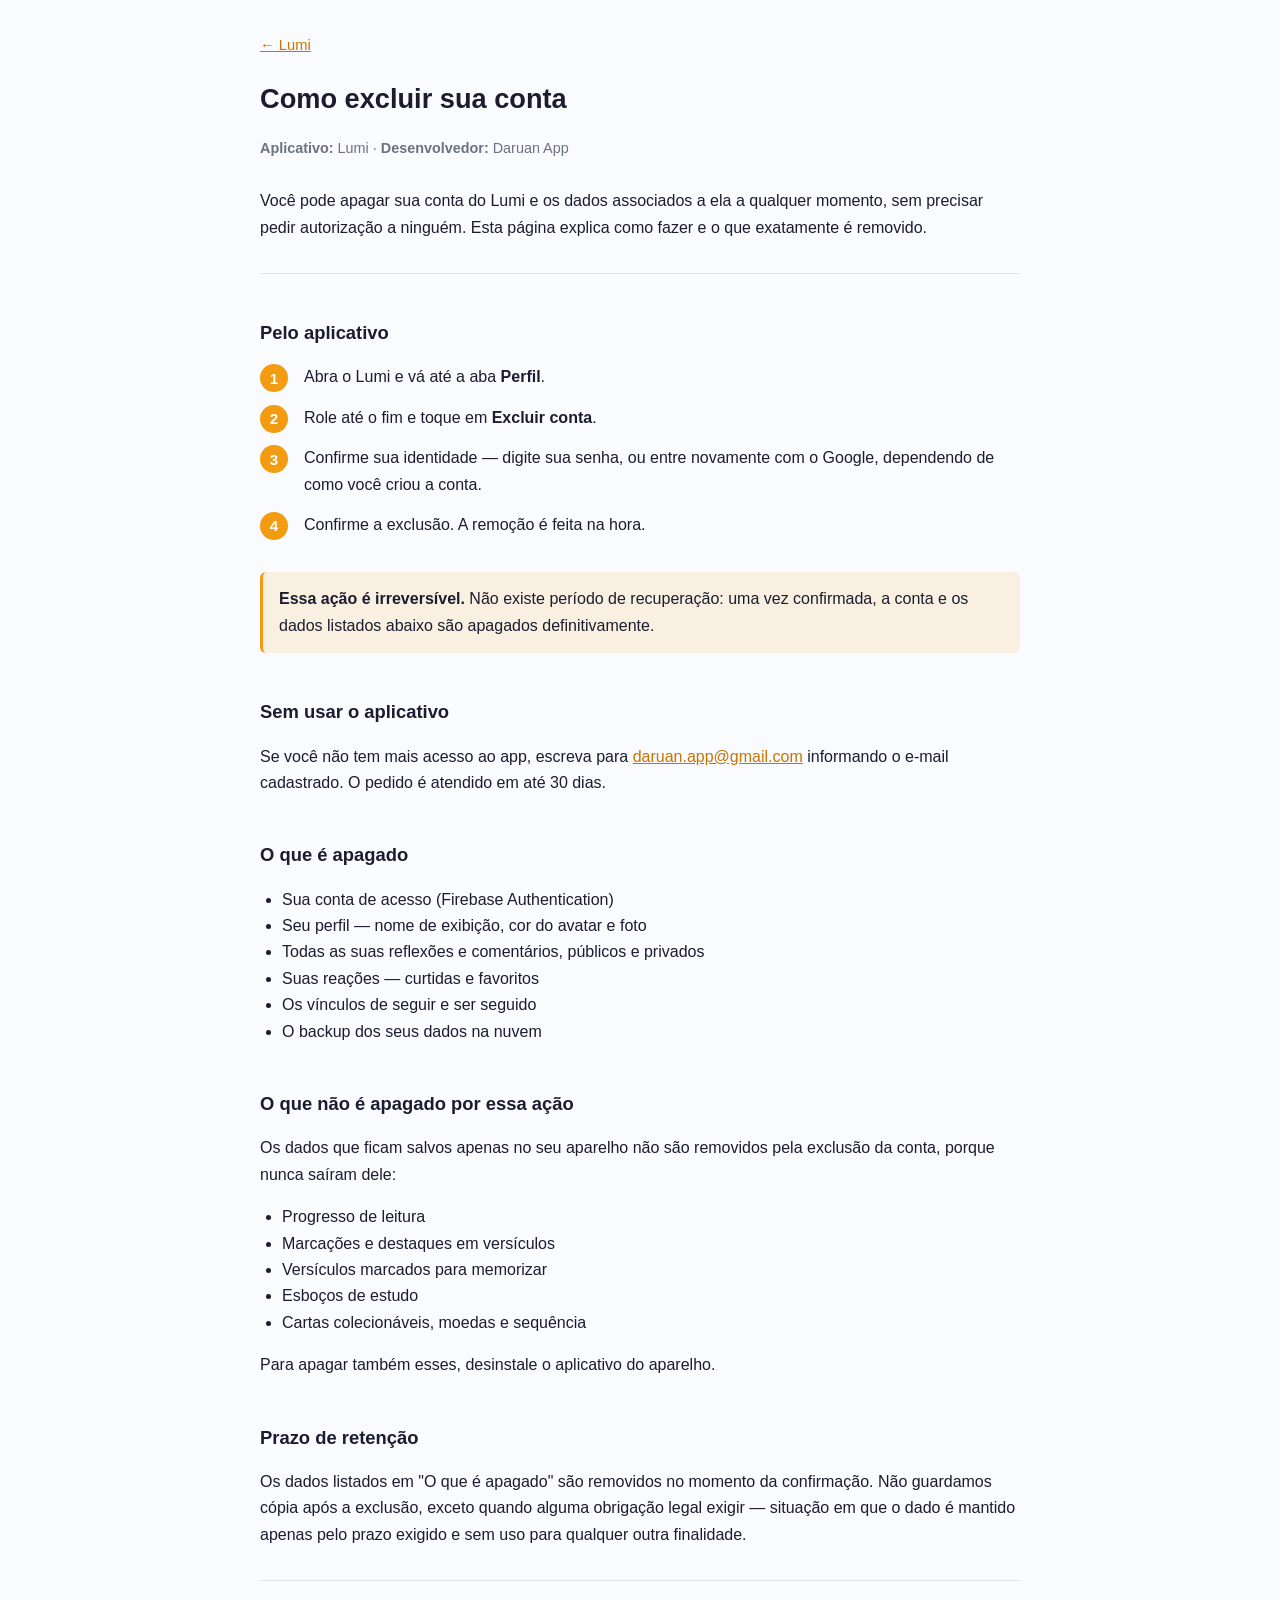
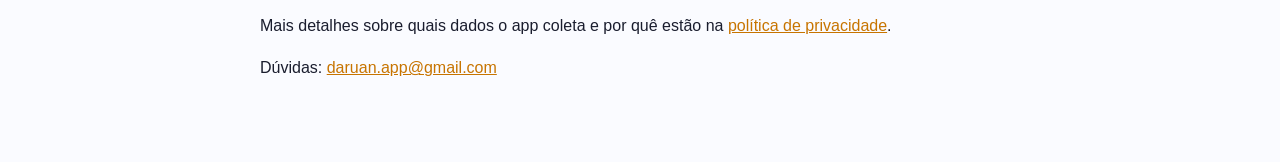
==== exclusao-de-conta/index.html @ 0ee4785f "Publica o site do Lumi Três páginas estáticas servidas pelo GitHub Pages:  - / — landing do app, com" ====
<!doctype html>
<html lang="pt-BR">
<head>
<meta charset="utf-8">
<meta name="viewport" content="width=device-width, initial-scale=1">
<title>Como excluir sua conta — Lumi</title>
<meta name="description" content="Como excluir sua conta do Lumi e o que exatamente é apagado. Dá para excluir dentro do app, em Perfil → Excluir conta, ou por e-mail.">
<link rel="icon" type="image/png" href="../assets/images/icon.png">
<style>
  :root { color-scheme: light dark; }
  * { box-sizing: border-box; }
  body {
    margin: 0; padding: 32px 20px 64px;
    font-family: -apple-system, BlinkMacSystemFont, "Segoe UI", Roboto, Helvetica, Arial, sans-serif;
    line-height: 1.65; color: #1A1D2E; background: #FAFBFF;
  }
  .wrap { max-width: 760px; margin: 0 auto; }
  h1 { font-size: 1.7rem; margin: 0 0 4px; }
  h2 { font-size: 1.15rem; margin: 36px 0 10px; padding-top: 8px; }
  .updated { color: #6B7280; font-size: .9rem; margin-bottom: 28px; }
  p, li { font-size: 1rem; }
  a { color: #C77400; }
  ul, ol { padding-left: 22px; }
  hr { border: 0; border-top: 1px solid rgba(0,0,0,.1); margin: 32px 0; }
  .steps { counter-reset: step; list-style: none; padding: 0; }
  .steps li {
    counter-increment: step; position: relative;
    padding: 0 0 14px 44px; margin: 0;
  }
  .steps li::before {
    content: counter(step);
    position: absolute; left: 0; top: 0;
    width: 28px; height: 28px; border-radius: 50%;
    background: #F39C12; color: #fff;
    font-weight: 700; font-size: .95rem;
    display: flex; align-items: center; justify-content: center;
  }
  .warn {
    background: rgba(243,156,18,.12);
    border-left: 3px solid #F39C12;
    padding: 14px 16px; border-radius: 6px; margin: 20px 0;
  }
  .warn p { margin: 0; }
  .back { display: inline-block; margin-bottom: 20px; font-size: .92rem; }
  @media (prefers-color-scheme: dark) {
    body { color: #E6E8F0; background: #14161F; }
    a { color: #F39C12; }
    hr { border-color: rgba(255,255,255,.12); }
    .updated { color: #9AA0AE; }
    .warn { background: rgba(243,156,18,.10); }
  }
</style>
</head>
<body>
<div class="wrap">

<a class="back" href="../">← Lumi</a>

<h1>Como excluir sua conta</h1>
<p class="updated"><strong>Aplicativo:</strong> Lumi · <strong>Desenvolvedor:</strong> Daruan App</p>

<p>Você pode apagar sua conta do Lumi e os dados associados a ela a qualquer momento, sem precisar pedir autorização a ninguém. Esta página explica como fazer e o que exatamente é removido.</p>

<hr>

<h2>Pelo aplicativo</h2>

<ol class="steps">
  <li>Abra o Lumi e vá até a aba <strong>Perfil</strong>.</li>
  <li>Role até o fim e toque em <strong>Excluir conta</strong>.</li>
  <li>Confirme sua identidade — digite sua senha, ou entre novamente com o Google, dependendo de como você criou a conta.</li>
  <li>Confirme a exclusão. A remoção é feita na hora.</li>
</ol>

<div class="warn">
  <p><strong>Essa ação é irreversível.</strong> Não existe período de recuperação: uma vez confirmada, a conta e os dados listados abaixo são apagados definitivamente.</p>
</div>

<h2>Sem usar o aplicativo</h2>

<p>Se você não tem mais acesso ao app, escreva para <a href="mailto:daruan.app@gmail.com">daruan.app@gmail.com</a> informando o e-mail cadastrado. O pedido é atendido em até 30 dias.</p>

<h2>O que é apagado</h2>

<ul>
  <li>Sua conta de acesso (Firebase Authentication)</li>
  <li>Seu perfil — nome de exibição, cor do avatar e foto</li>
  <li>Todas as suas reflexões e comentários, públicos e privados</li>
  <li>Suas reações — curtidas e favoritos</li>
  <li>Os vínculos de seguir e ser seguido</li>
  <li>O backup dos seus dados na nuvem</li>
</ul>

<h2>O que não é apagado por essa ação</h2>

<p>Os dados que ficam salvos apenas no seu aparelho não são removidos pela exclusão da conta, porque nunca saíram dele:</p>

<ul>
  <li>Progresso de leitura</li>
  <li>Marcações e destaques em versículos</li>
  <li>Versículos marcados para memorizar</li>
  <li>Esboços de estudo</li>
  <li>Cartas colecionáveis, moedas e sequência</li>
</ul>

<p>Para apagar também esses, desinstale o aplicativo do aparelho.</p>

<h2>Prazo de retenção</h2>

<p>Os dados listados em "O que é apagado" são removidos no momento da confirmação. Não guardamos cópia após a exclusão, exceto quando alguma obrigação legal exigir — situação em que o dado é mantido apenas pelo prazo exigido e sem uso para qualquer outra finalidade.</p>

<hr>

<p>Mais detalhes sobre quais dados o app coleta e por quê estão na <a href="../privacidade/">política de privacidade</a>.</p>

<p>Dúvidas: <a href="mailto:daruan.app@gmail.com">daruan.app@gmail.com</a></p>

</div>
</body>
</html>
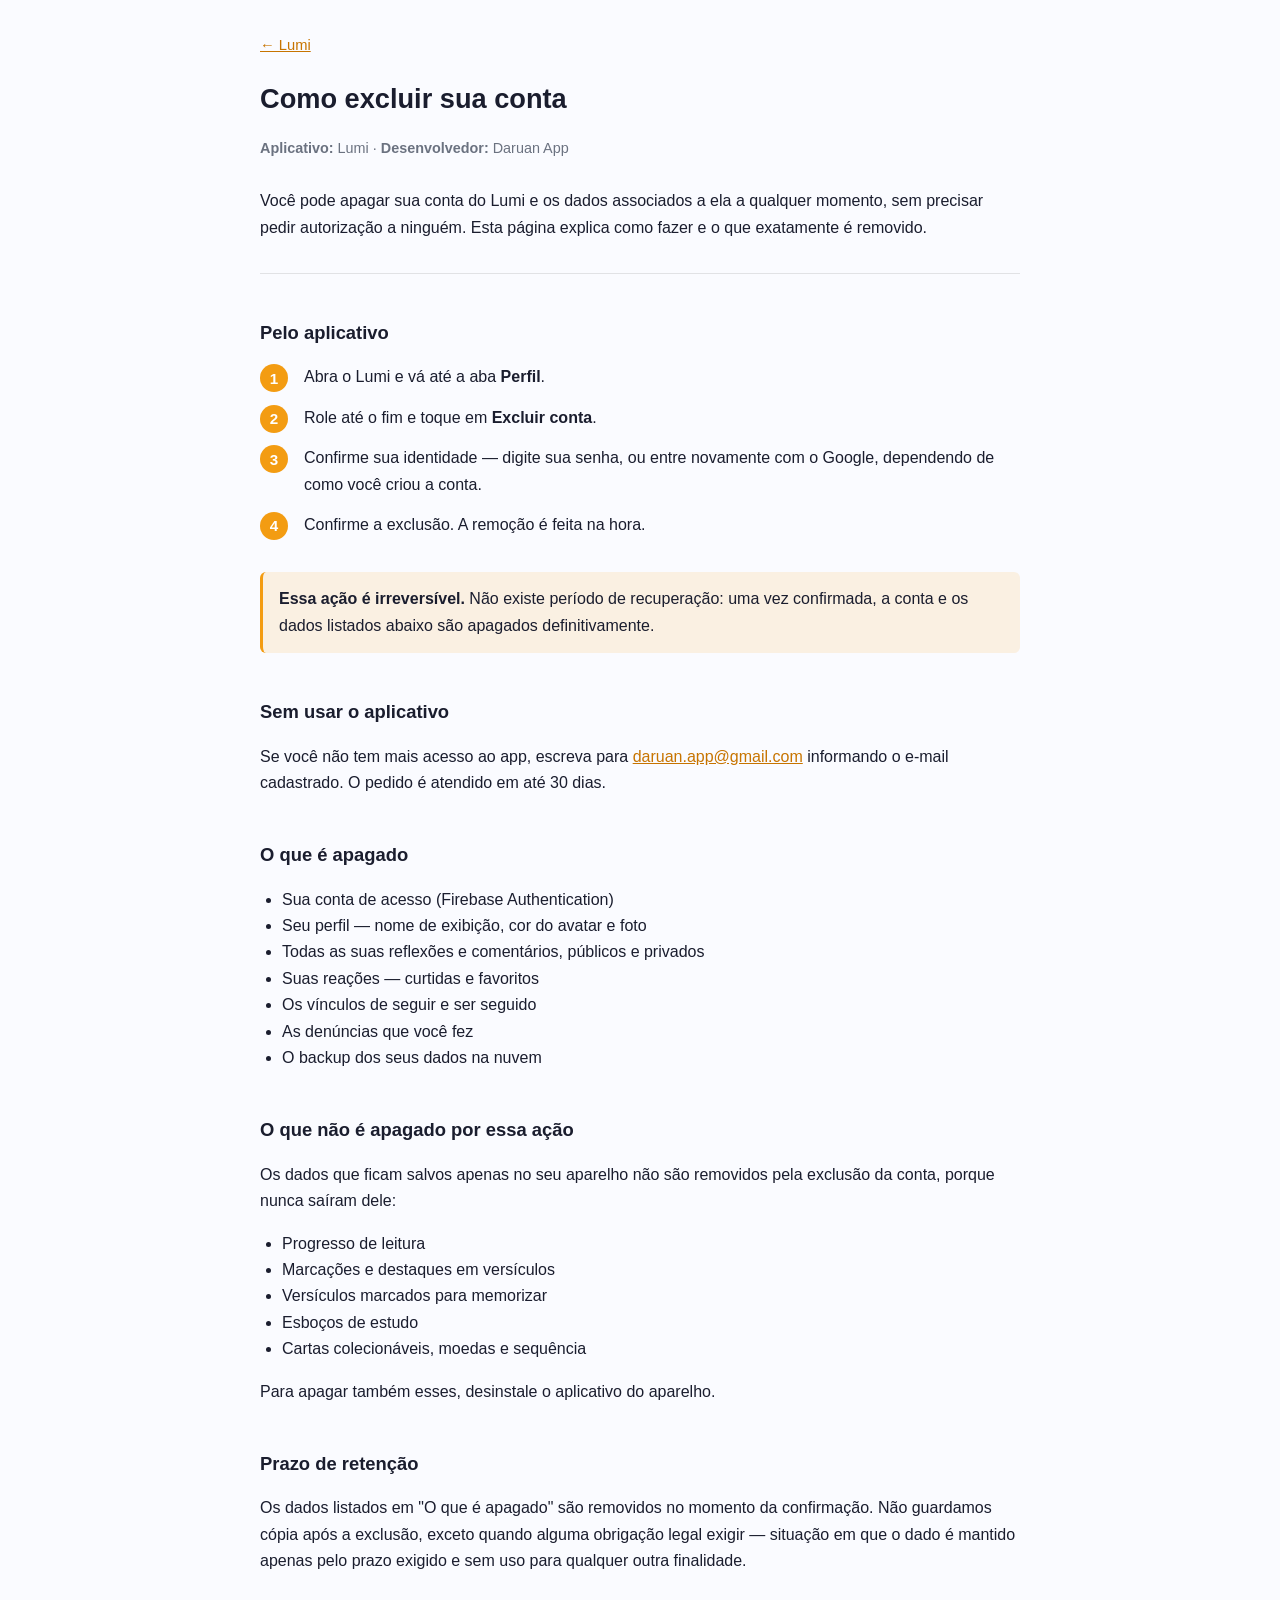
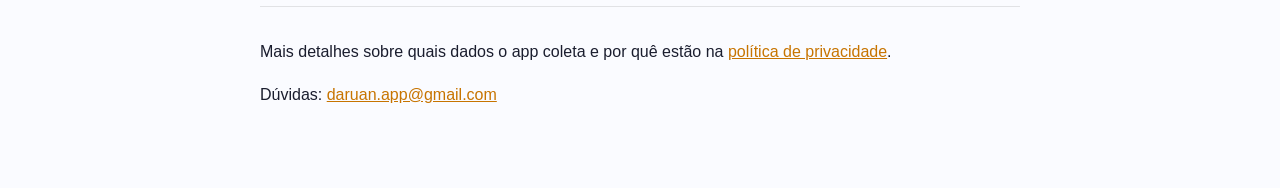
==== commit 732abe22: "página de exclusão: as denúncias feitas também são apagadas O deleteAccount.ts passou a apagar as de" ====
--- a/exclusao-de-conta/index.html
+++ b/exclusao-de-conta/index.html
@@ -88,6 +88,7 @@
   <li>Todas as suas reflexões e comentários, públicos e privados</li>
   <li>Suas reações — curtidas e favoritos</li>
   <li>Os vínculos de seguir e ser seguido</li>
+  <li>As denúncias que você fez</li>
   <li>O backup dos seus dados na nuvem</li>
 </ul>
 
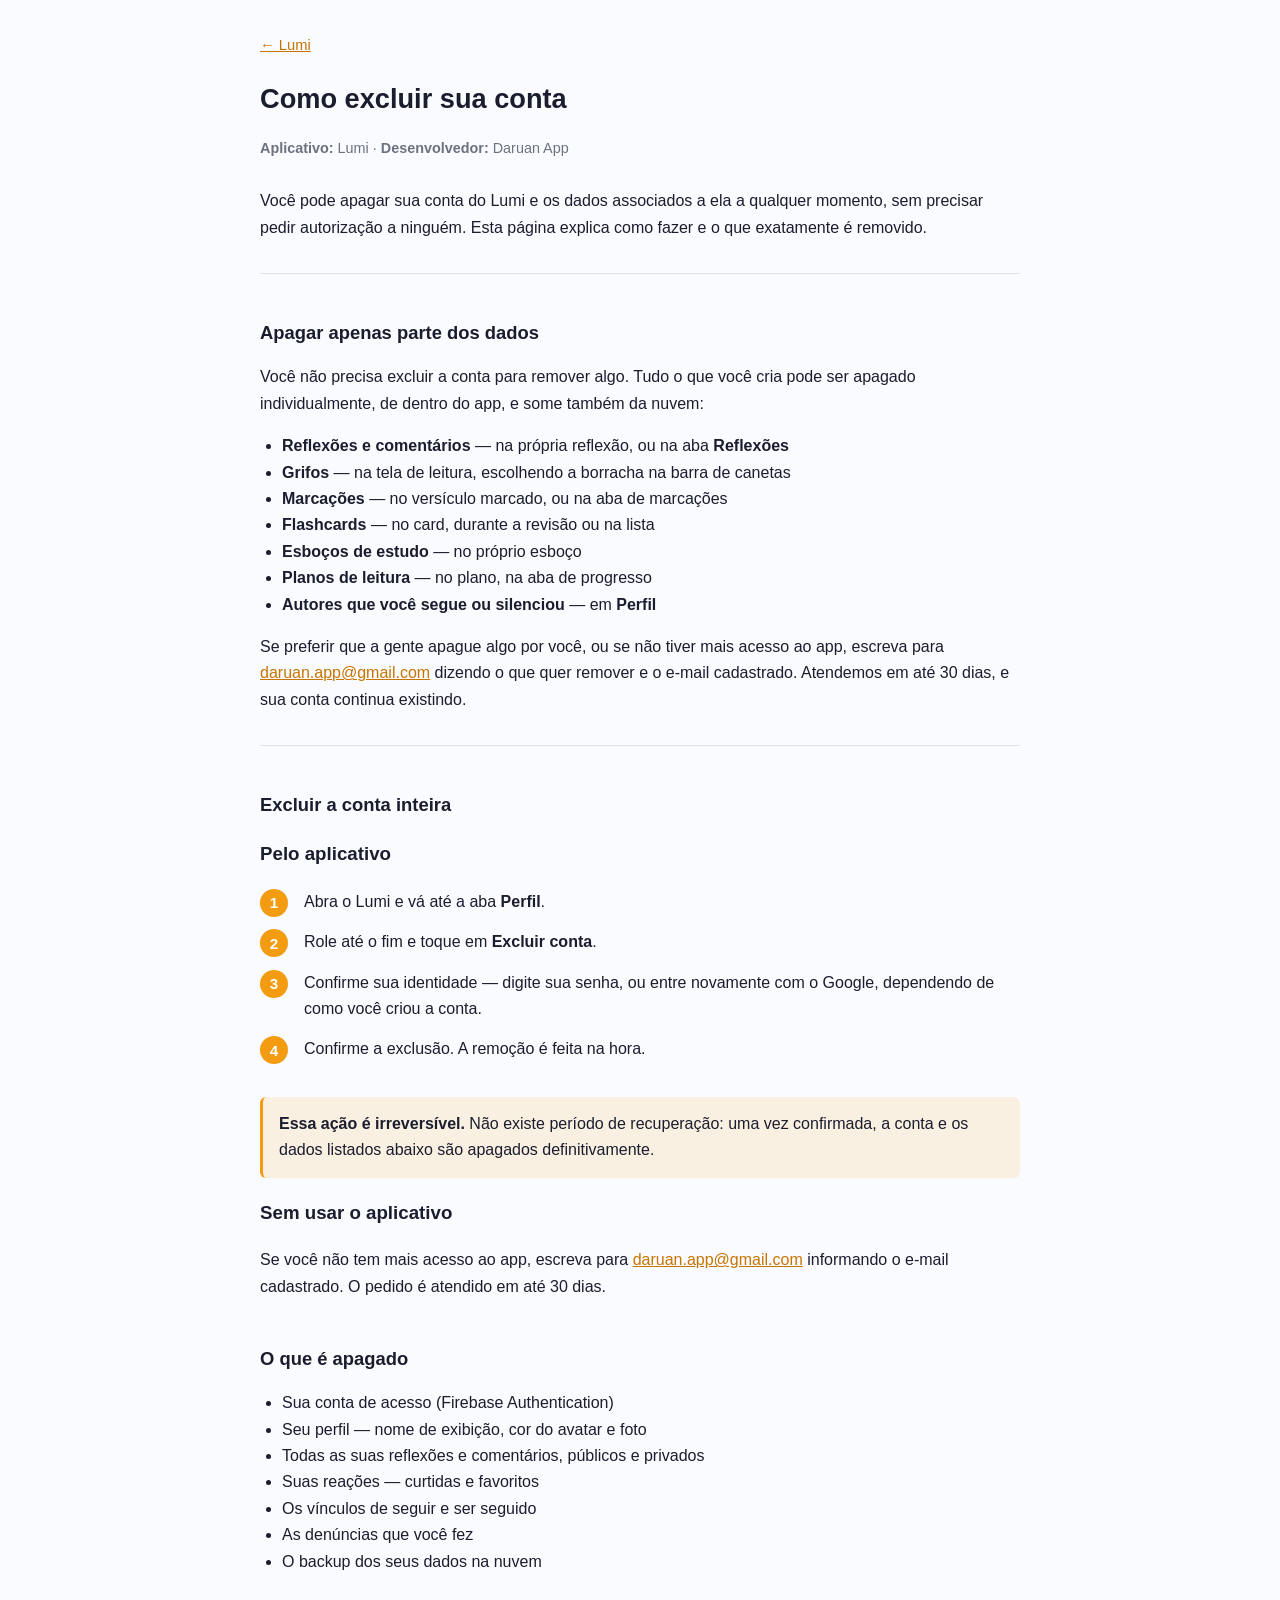
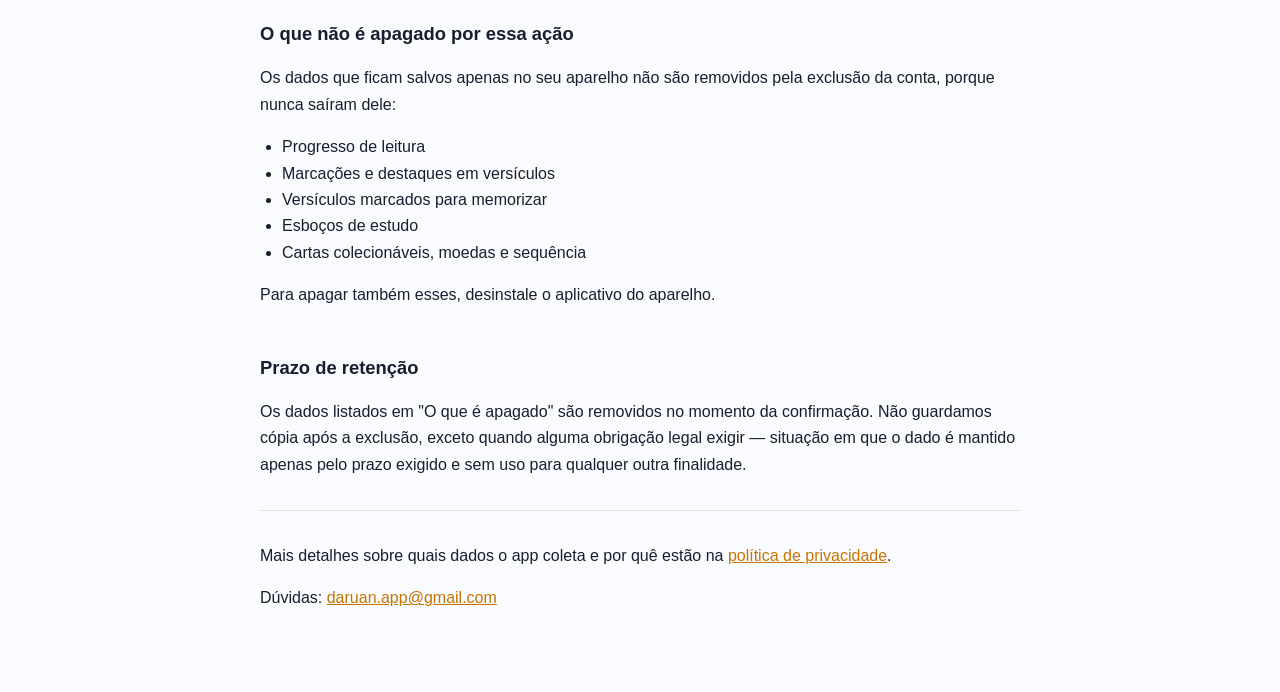
==== commit e7891589: "documenta a exclusão parcial, sem encerrar a conta O Play pergunta se o usuário pode pedir a exclusã" ====
--- a/exclusao-de-conta/index.html
+++ b/exclusao-de-conta/index.html
@@ -63,7 +63,27 @@
 
 <hr>
 
-<h2>Pelo aplicativo</h2>
+<h2 id="apagar-parte">Apagar apenas parte dos dados</h2>
+
+<p>Você não precisa excluir a conta para remover algo. Tudo o que você cria pode ser apagado individualmente, de dentro do app, e some também da nuvem:</p>
+
+<ul>
+  <li><strong>Reflexões e comentários</strong> — na própria reflexão, ou na aba <strong>Reflexões</strong></li>
+  <li><strong>Grifos</strong> — na tela de leitura, escolhendo a borracha na barra de canetas</li>
+  <li><strong>Marcações</strong> — no versículo marcado, ou na aba de marcações</li>
+  <li><strong>Flashcards</strong> — no card, durante a revisão ou na lista</li>
+  <li><strong>Esboços de estudo</strong> — no próprio esboço</li>
+  <li><strong>Planos de leitura</strong> — no plano, na aba de progresso</li>
+  <li><strong>Autores que você segue ou silenciou</strong> — em <strong>Perfil</strong></li>
+</ul>
+
+<p>Se preferir que a gente apague algo por você, ou se não tiver mais acesso ao app, escreva para <a href="mailto:daruan.app@gmail.com">daruan.app@gmail.com</a> dizendo o que quer remover e o e-mail cadastrado. Atendemos em até 30 dias, e sua conta continua existindo.</p>
+
+<hr>
+
+<h2>Excluir a conta inteira</h2>
+
+<h3>Pelo aplicativo</h3>
 
 <ol class="steps">
   <li>Abra o Lumi e vá até a aba <strong>Perfil</strong>.</li>
@@ -76,7 +96,7 @@
   <p><strong>Essa ação é irreversível.</strong> Não existe período de recuperação: uma vez confirmada, a conta e os dados listados abaixo são apagados definitivamente.</p>
 </div>
 
-<h2>Sem usar o aplicativo</h2>
+<h3>Sem usar o aplicativo</h3>
 
 <p>Se você não tem mais acesso ao app, escreva para <a href="mailto:daruan.app@gmail.com">daruan.app@gmail.com</a> informando o e-mail cadastrado. O pedido é atendido em até 30 dias.</p>
 
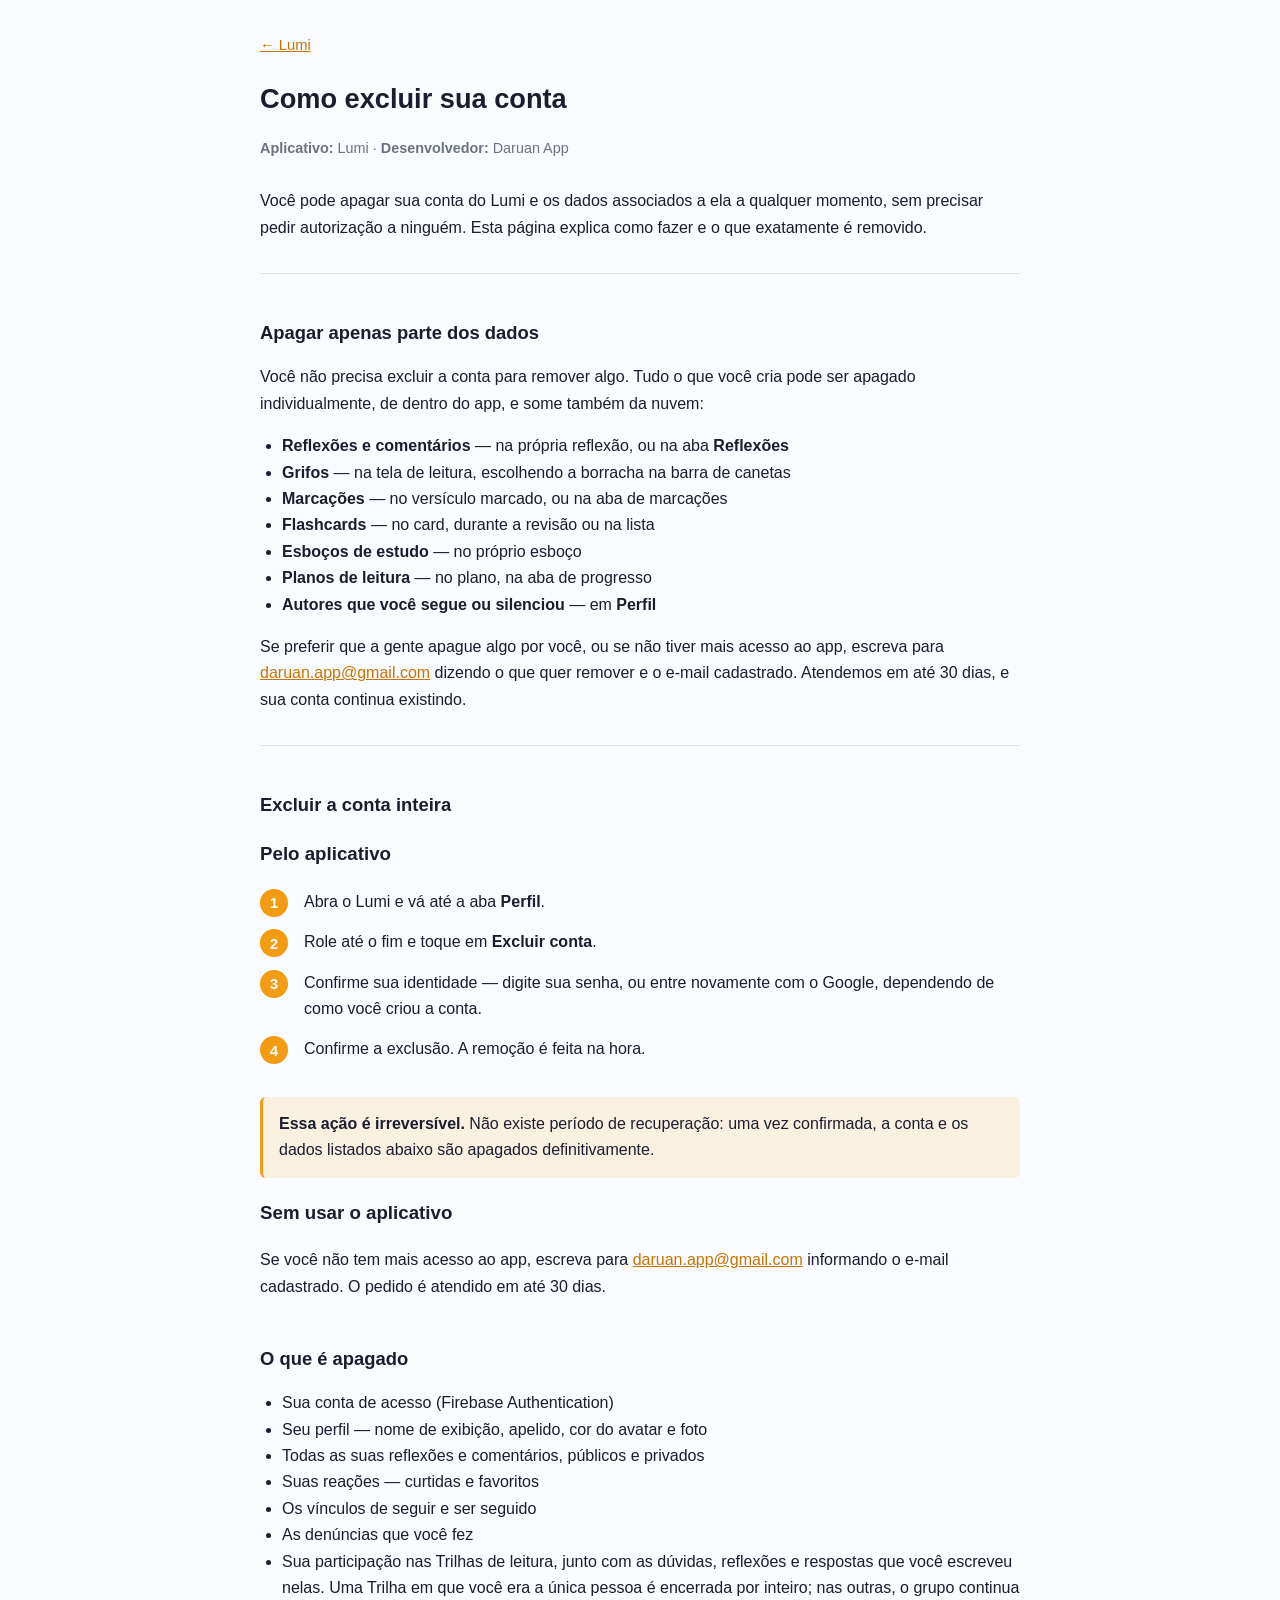
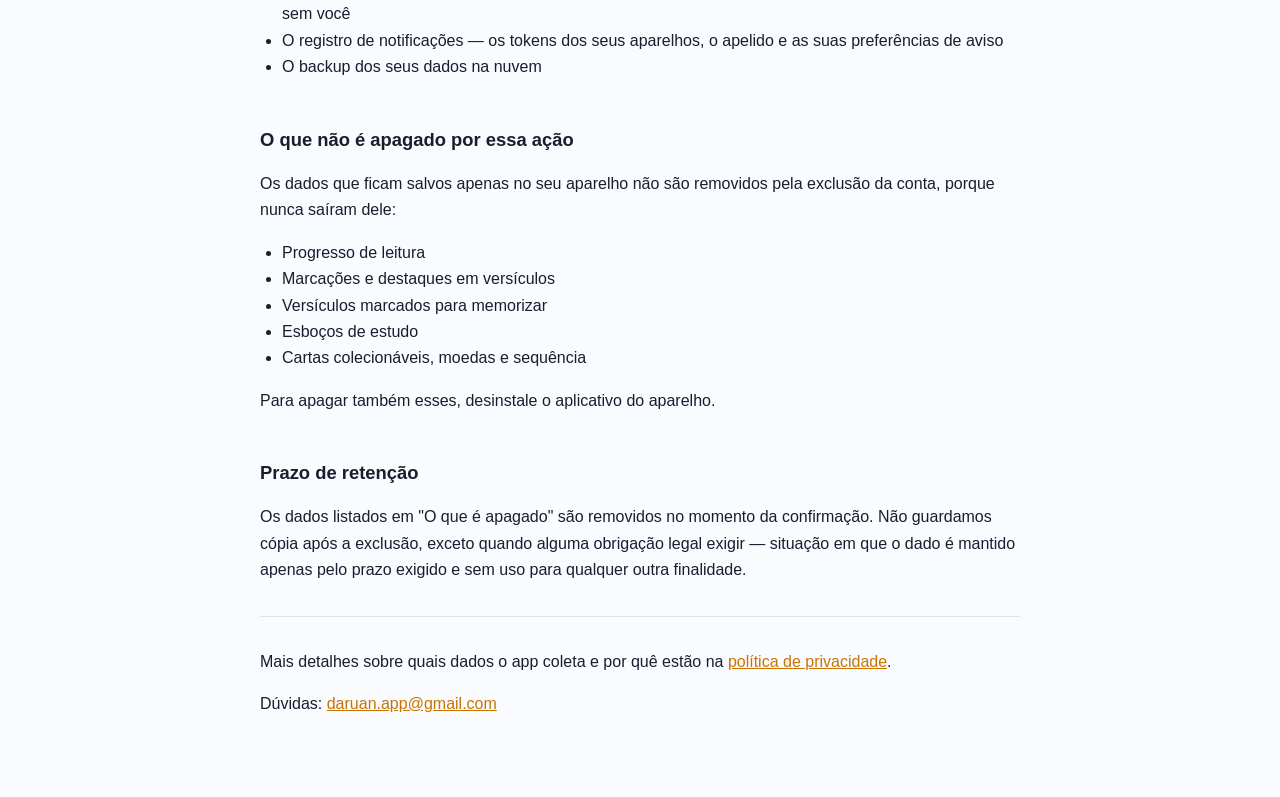
==== commit 81b4715e: "A política publicada volta a descrever o app que existe A seção 4 dizia, com todas as letras, que o " ====
--- a/exclusao-de-conta/index.html
+++ b/exclusao-de-conta/index.html
@@ -104,11 +104,13 @@
 
 <ul>
   <li>Sua conta de acesso (Firebase Authentication)</li>
-  <li>Seu perfil — nome de exibição, cor do avatar e foto</li>
+  <li>Seu perfil — nome de exibição, apelido, cor do avatar e foto</li>
   <li>Todas as suas reflexões e comentários, públicos e privados</li>
   <li>Suas reações — curtidas e favoritos</li>
   <li>Os vínculos de seguir e ser seguido</li>
   <li>As denúncias que você fez</li>
+  <li>Sua participação nas Trilhas de leitura, junto com as dúvidas, reflexões e respostas que você escreveu nelas. Uma Trilha em que você era a única pessoa é encerrada por inteiro; nas outras, o grupo continua sem você</li>
+  <li>O registro de notificações — os tokens dos seus aparelhos, o apelido e as suas preferências de aviso</li>
   <li>O backup dos seus dados na nuvem</li>
 </ul>
 
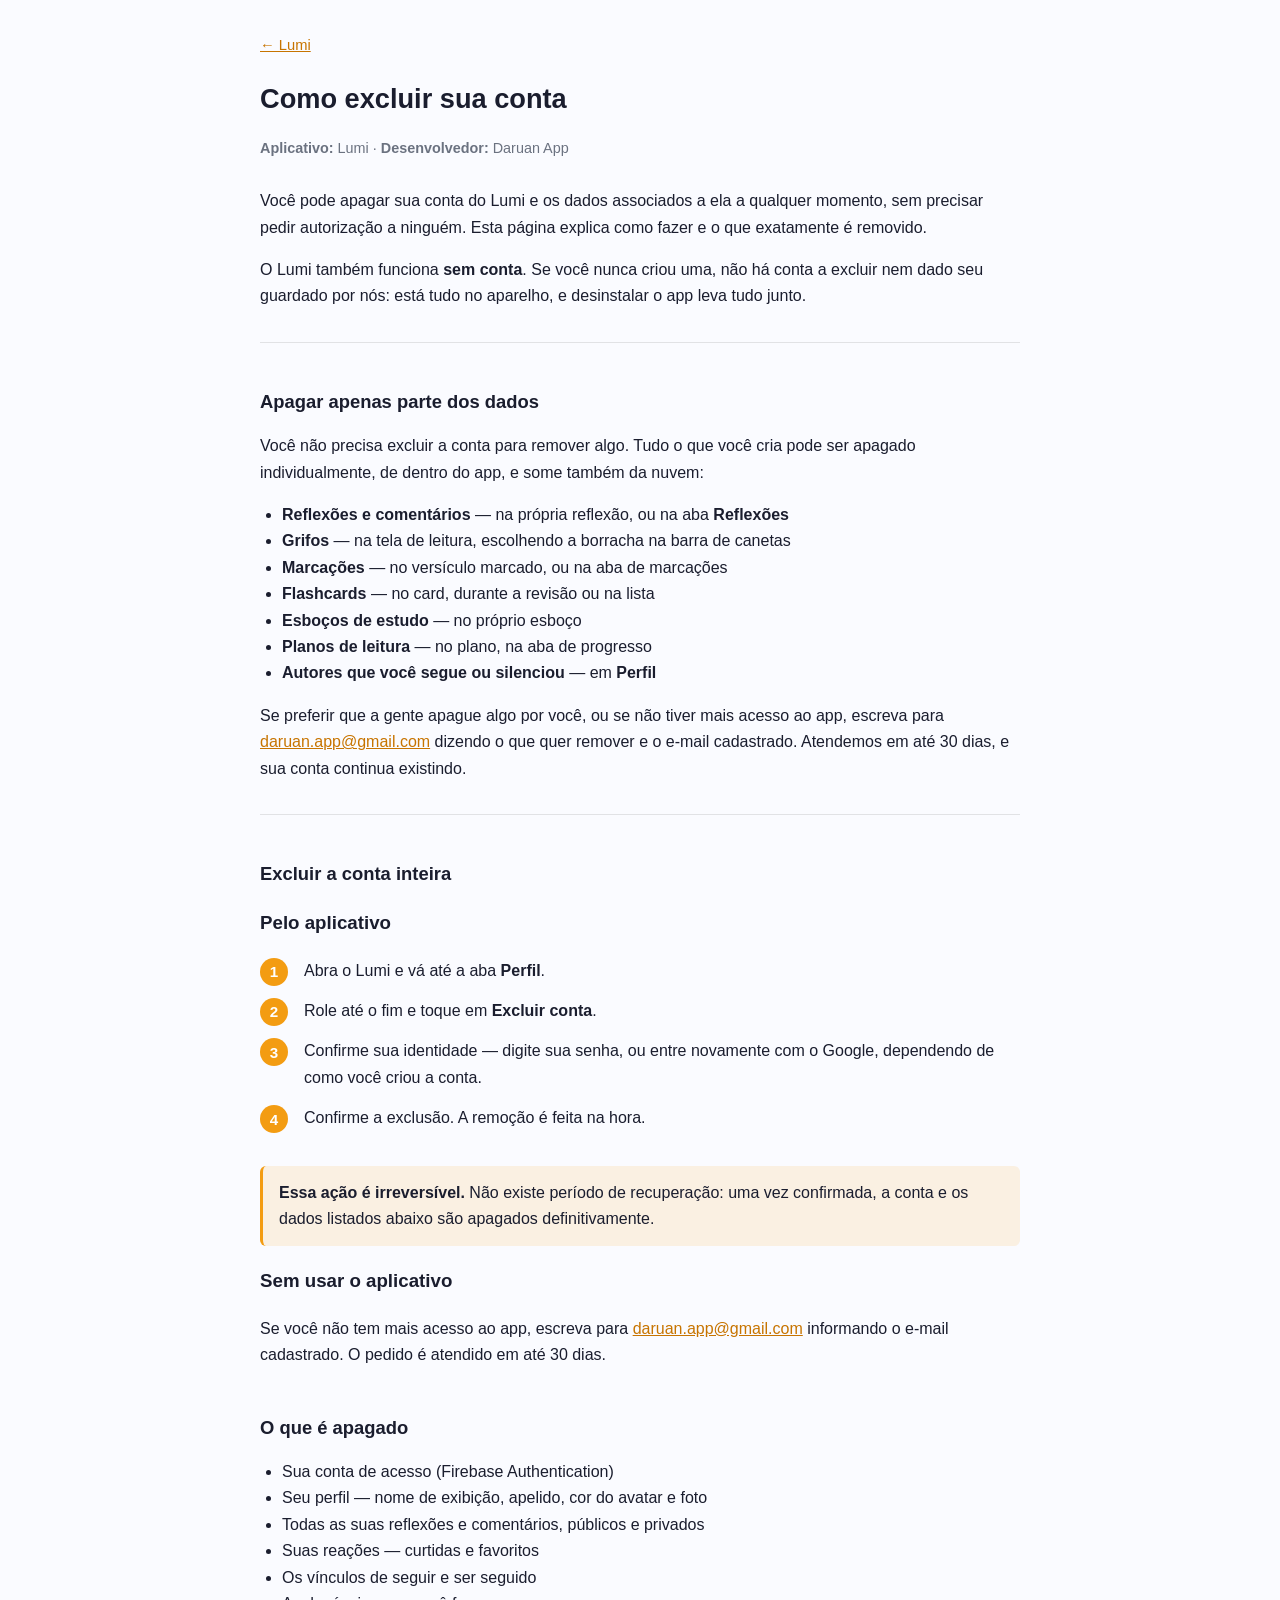
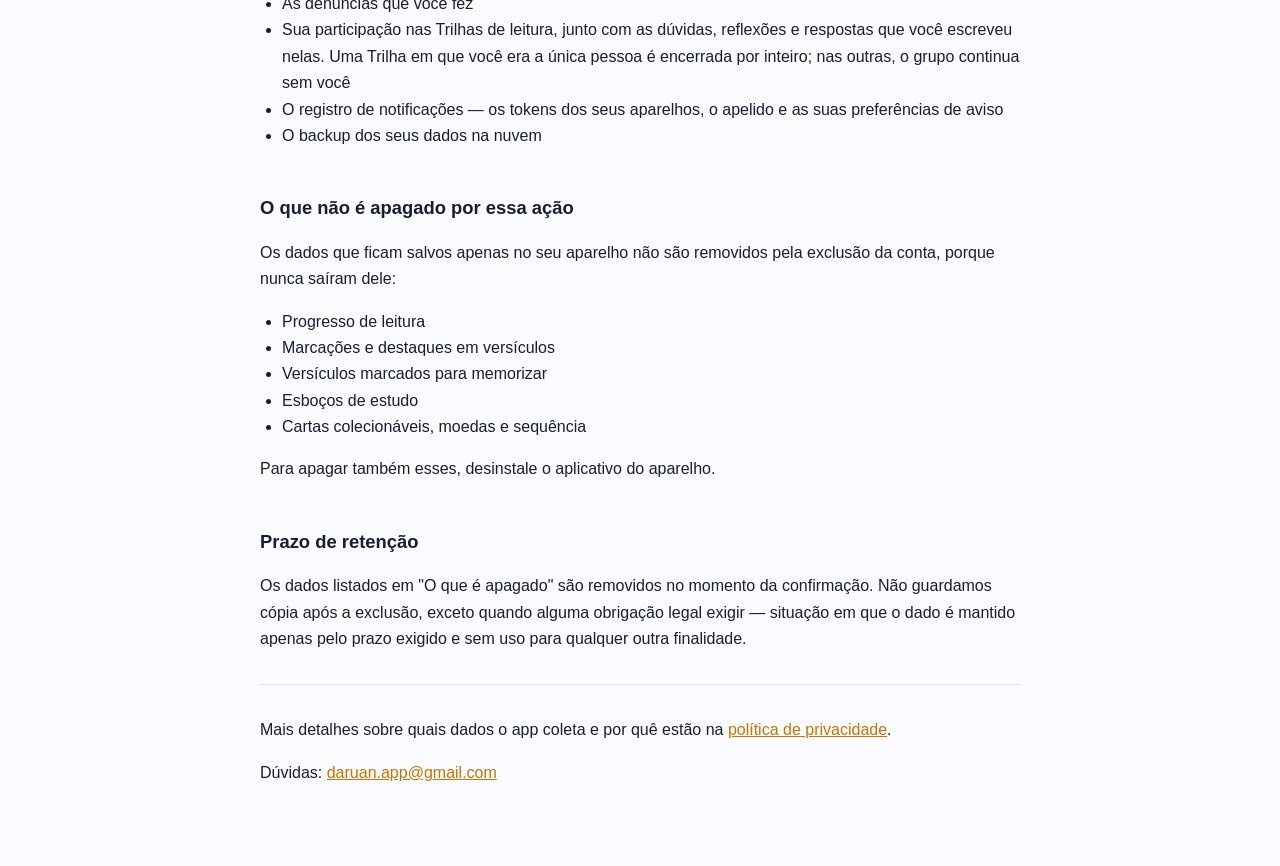
==== commit 9c235a71: "A política diz que o app funciona sem conta Ela descrevia um app em que ter conta era o ponto de par" ====
--- a/exclusao-de-conta/index.html
+++ b/exclusao-de-conta/index.html
@@ -60,6 +60,7 @@
 <p class="updated"><strong>Aplicativo:</strong> Lumi · <strong>Desenvolvedor:</strong> Daruan App</p>
 
 <p>Você pode apagar sua conta do Lumi e os dados associados a ela a qualquer momento, sem precisar pedir autorização a ninguém. Esta página explica como fazer e o que exatamente é removido.</p>
+<p>O Lumi também funciona <strong>sem conta</strong>. Se você nunca criou uma, não há conta a excluir nem dado seu guardado por nós: está tudo no aparelho, e desinstalar o app leva tudo junto.</p>
 
 <hr>
 
